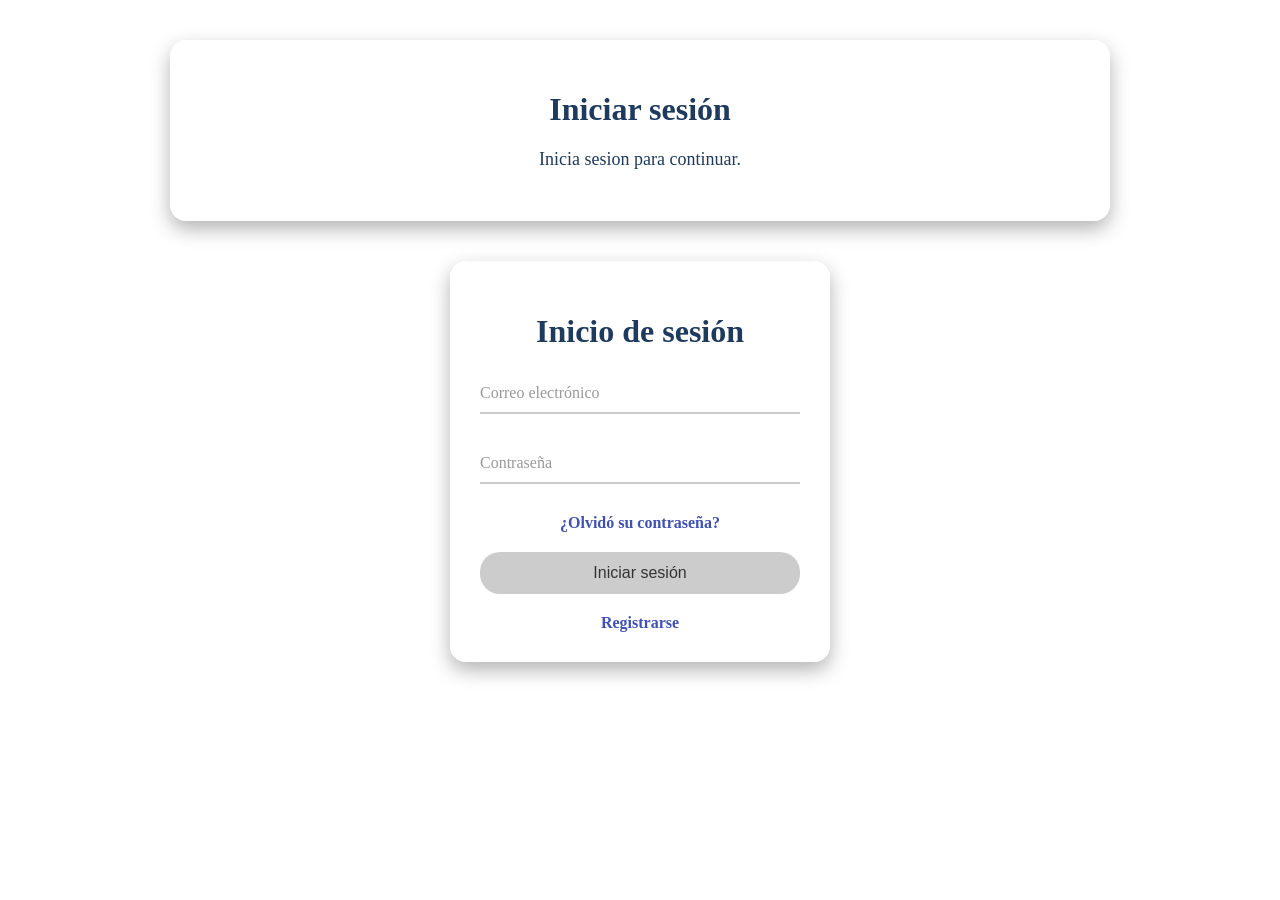
==== index.html @ adc1ed4e "Update index.html" ====
<!DOCTYPE html>
<html lang="es">
<head>
  <meta charset="UTF-8" />
  <title>Inicio de sesion</title>
  <link href="https://fonts.googleapis.com/css2?family=Roboto&display=swap" rel="stylesheet" />
  <style>
    
    header {
      padding: 30px 20px;
      max-width: 900px;
      margin: 0 auto;
      text-align: center;
      background-color: rgba(255, 255, 255, 0.35);
      border-radius: 16px;
      box-shadow: 0 8px 20px rgba(0,0,0,0.3);
      margin-top: 40px;
      color: #1e3a5f;
    }

    header h1 {
      margin-bottom: 15px;
    }

    header p {
      font-size: 18px;
      line-height: 1.5;
    }

    /* FORMULARIO LOGIN */
    .formulario {
      background-color: rgba(255, 255, 255, 0.85);
      padding: 30px;
      border-radius: 16px;
      max-width: 320px;
      margin: 40px auto 60px auto;
      box-shadow: 0 8px 20px rgba(0, 0, 0, 0.3);
      text-align: left;
      color: #1e3a5f;
      flex-shrink: 0;
    }

    .formulario h1 {
      text-align: center;
      margin-bottom: 24px;
      color: #1e3a5f;
    }

    .form-group {
      position: relative;
      margin-bottom: 30px;
    }

    .form-group input {
      width: 100%;
      padding: 10px 0;
      border: none;
      border-bottom: 2px solid #ccc;
      background: transparent;
      font-size: 16px;
      outline: none;
      color: #1e3a5f;
    }

    .form-group label {
      position: absolute;
      top: 10px;
      left: 0;
      color: #999;
      pointer-events: none;
      transition: 0.2s ease all;
    }

    .form-group input:focus ~ label,
    .form-group input:not(:placeholder-shown) ~ label {
      top: -14px;
      font-size: 13px;
      color: #3f51b5;
    }

    .form-group input:focus {
      border-bottom: 2px solid #3f51b5;
    }

    .recordar {
      margin-bottom: 20px;
      text-align: center;
    }

    .recordar a {
      color: #3f51b5;
      text-decoration: none;
      font-weight: bold;
    }

    input[type="submit"] {
      width: 100%;
      padding: 12px;
      border: none;
      border-radius: 20px;
      background-color: #ccc;
      color: #333;
      font-size: 16px;
      cursor: pointer;
      transition: background-color 0.2s;
    }

    input[type="submit"]:hover {
      background-color: #bbb;
    }

    .registrarse {
      margin-top: 20px;
      text-align: center;
    }

    .registrarse a {
      color: #3f51b5;
      text-decoration: none;
      font-weight: bold;
    }


  </style>
</head>
<body>

  <header>
    <h1>Iniciar sesión</h1>
    <p>
      Inicia sesion para continuar.
    </p>
  </header>

  <div class="formulario">
    <h1>Inicio de sesión</h1>
    <form id="formLogin">
      <div class="form-group">
        <input type="text" id="usuario" placeholder=" " required />
        <label for="usuario">Correo electrónico</label>
      </div>
      <div class="form-group">
        <input type="password" id="password" placeholder=" " required />
        <label for="password">Contraseña</label>
      </div>

      <div class="recordar">
        <a href="recuperar.html">¿Olvidó su contraseña?</a>
      </div>

      <input type="submit" value="Iniciar sesión" />

      <div class="registrarse">
        <a href="registro.html">Registrarse</a>
      </div>
    </form>
  </div>


  <script>
    // Login
    const formLogin = document.getElementById('formLogin');
    formLogin.addEventListener('submit', (e) => {
      e.preventDefault();

      const emailIngresado = document.getElementById('usuario').value.trim();
      const passwordIngresado = document.getElementById('password').value;

      const usuarioGuardado = JSON.parse(localStorage.getItem('usuarioRegistrado'));

      if (usuarioGuardado && emailIngresado === usuarioGuardado.email && passwordIngresado === usuarioGuardado.password) {
        alert('Inicio de sesión exitoso');
        window.location.href = 'bienvenida.html'; // Cambiar si querés otra página
      } else {
        alert('Correo o contraseña incorrectos');
      }
        });
</body>
</html>
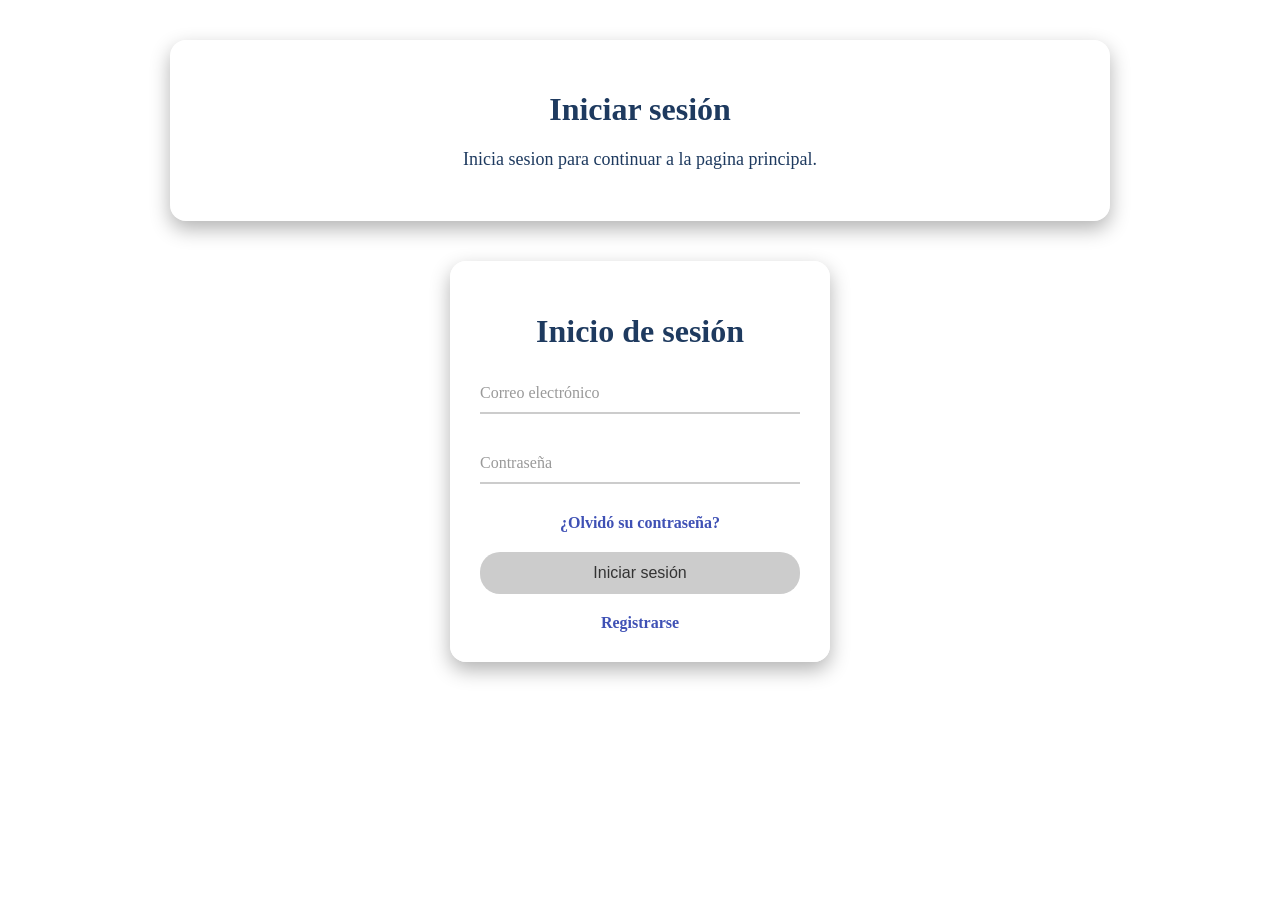
==== commit 18ad343d: "Update index.html" ====
--- a/index.html
+++ b/index.html
@@ -128,7 +128,7 @@
   <header>
     <h1>Iniciar sesión</h1>
     <p>
-      Inicia sesion para continuar.
+      Inicia sesion para continuar a la pagina principal.
     </p>
   </header>
 
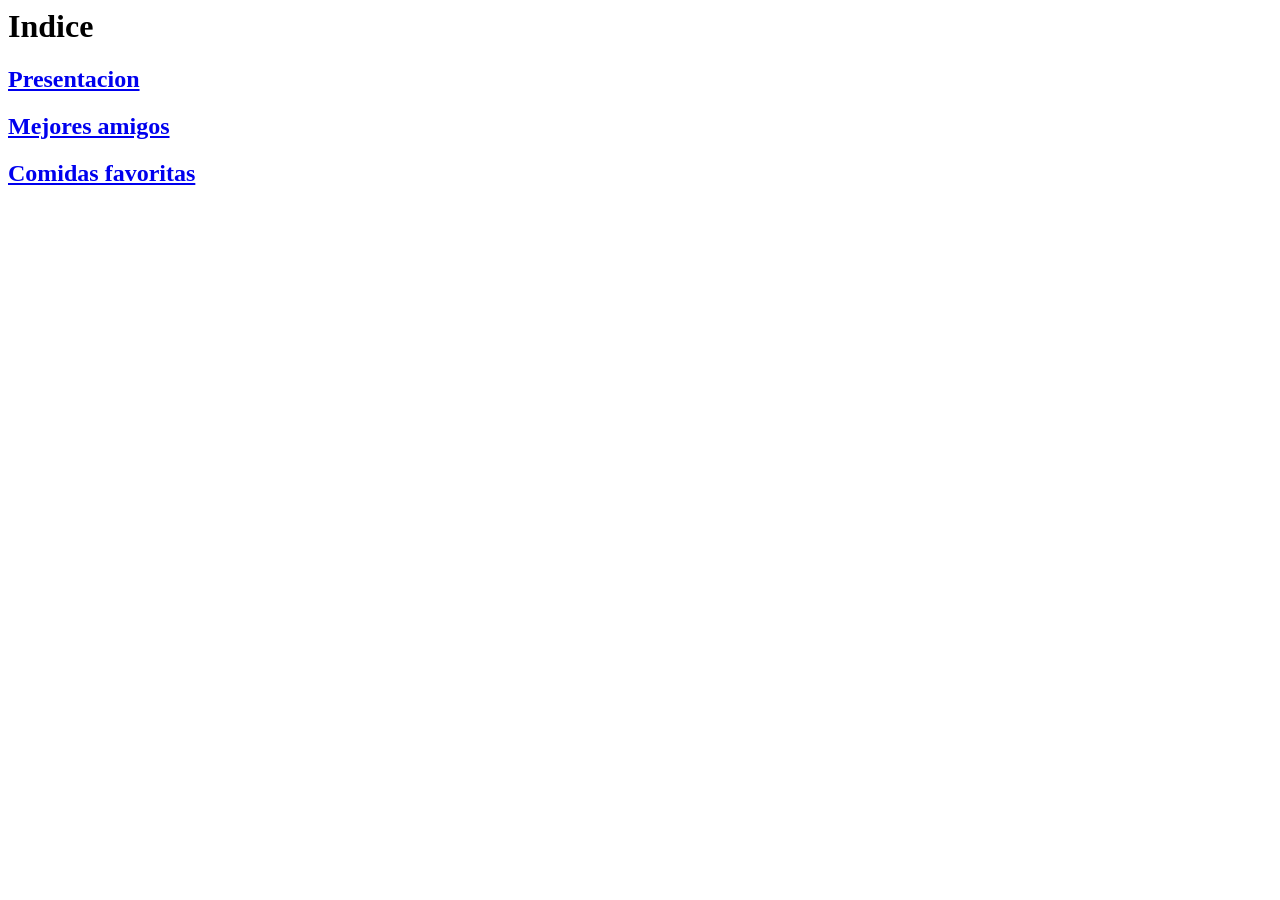
==== commit 33839dc1: "Rename bienvenida.html to index.html" ====
--- a/index.html
+++ b/index.html
@@ -1,180 +1,11 @@
-<!DOCTYPE html>
-<html lang="es">
+<html>
 <head>
-  <meta charset="UTF-8" />
-  <title>Inicio de sesion</title>
-  <link href="https://fonts.googleapis.com/css2?family=Roboto&display=swap" rel="stylesheet" />
-  <style>
-    
-    header {
-      padding: 30px 20px;
-      max-width: 900px;
-      margin: 0 auto;
-      text-align: center;
-      background-color: rgba(255, 255, 255, 0.35);
-      border-radius: 16px;
-      box-shadow: 0 8px 20px rgba(0,0,0,0.3);
-      margin-top: 40px;
-      color: #1e3a5f;
-    }
-
-    header h1 {
-      margin-bottom: 15px;
-    }
-
-    header p {
-      font-size: 18px;
-      line-height: 1.5;
-    }
-
-    /* FORMULARIO LOGIN */
-    .formulario {
-      background-color: rgba(255, 255, 255, 0.85);
-      padding: 30px;
-      border-radius: 16px;
-      max-width: 320px;
-      margin: 40px auto 60px auto;
-      box-shadow: 0 8px 20px rgba(0, 0, 0, 0.3);
-      text-align: left;
-      color: #1e3a5f;
-      flex-shrink: 0;
-    }
-
-    .formulario h1 {
-      text-align: center;
-      margin-bottom: 24px;
-      color: #1e3a5f;
-    }
-
-    .form-group {
-      position: relative;
-      margin-bottom: 30px;
-    }
-
-    .form-group input {
-      width: 100%;
-      padding: 10px 0;
-      border: none;
-      border-bottom: 2px solid #ccc;
-      background: transparent;
-      font-size: 16px;
-      outline: none;
-      color: #1e3a5f;
-    }
-
-    .form-group label {
-      position: absolute;
-      top: 10px;
-      left: 0;
-      color: #999;
-      pointer-events: none;
-      transition: 0.2s ease all;
-    }
-
-    .form-group input:focus ~ label,
-    .form-group input:not(:placeholder-shown) ~ label {
-      top: -14px;
-      font-size: 13px;
-      color: #3f51b5;
-    }
-
-    .form-group input:focus {
-      border-bottom: 2px solid #3f51b5;
-    }
-
-    .recordar {
-      margin-bottom: 20px;
-      text-align: center;
-    }
-
-    .recordar a {
-      color: #3f51b5;
-      text-decoration: none;
-      font-weight: bold;
-    }
-
-    input[type="submit"] {
-      width: 100%;
-      padding: 12px;
-      border: none;
-      border-radius: 20px;
-      background-color: #ccc;
-      color: #333;
-      font-size: 16px;
-      cursor: pointer;
-      transition: background-color 0.2s;
-    }
-
-    input[type="submit"]:hover {
-      background-color: #bbb;
-    }
-
-    .registrarse {
-      margin-top: 20px;
-      text-align: center;
-    }
-
-    .registrarse a {
-      color: #3f51b5;
-      text-decoration: none;
-      font-weight: bold;
-    }
-
-
-  </style>
+<title>Pagina Personal</title></title>
 </head>
 <body>
-
-  <header>
-    <h1>Iniciar sesión</h1>
-    <p>
-      Inicia sesion para continuar a la pagina principal.
-    </p>
-  </header>
-
-  <div class="formulario">
-    <h1>Inicio de sesión</h1>
-    <form id="formLogin">
-      <div class="form-group">
-        <input type="text" id="usuario" placeholder=" " required />
-        <label for="usuario">Correo electrónico</label>
-      </div>
-      <div class="form-group">
-        <input type="password" id="password" placeholder=" " required />
-        <label for="password">Contraseña</label>
-      </div>
-
-      <div class="recordar">
-        <a href="recuperar.html">¿Olvidó su contraseña?</a>
-      </div>
-
-      <input type="submit" value="Iniciar sesión" />
-
-      <div class="registrarse">
-        <a href="registro.html">Registrarse</a>
-      </div>
-    </form>
-  </div>
-
-
-  <script>
-    // Login
-    const formLogin = document.getElementById('formLogin');
-    formLogin.addEventListener('submit', (e) => {
-      e.preventDefault();
-
-      const emailIngresado = document.getElementById('usuario').value.trim();
-      const passwordIngresado = document.getElementById('password').value;
-
-      const usuarioGuardado = JSON.parse(localStorage.getItem('usuarioRegistrado'));
-
-      if (usuarioGuardado && emailIngresado === usuarioGuardado.email && passwordIngresado === usuarioGuardado.password) {
-        alert('Inicio de sesión exitoso');
-        window.location.href = 'bienvenida.html'; // Cambiar si querés otra página
-      } else {
-        alert('Correo o contraseña incorrectos');
-      }
-        });
+<h1>Indice</h1>
+<h2><a href="Presentacion.html">Presentacion</a></h2>
+<h2><a href="amigos.html">Mejores amigos</a></h2>
+<h2><a href="comidas.html">Comidas favoritas</a></h2>
 </body>
 </html>
-
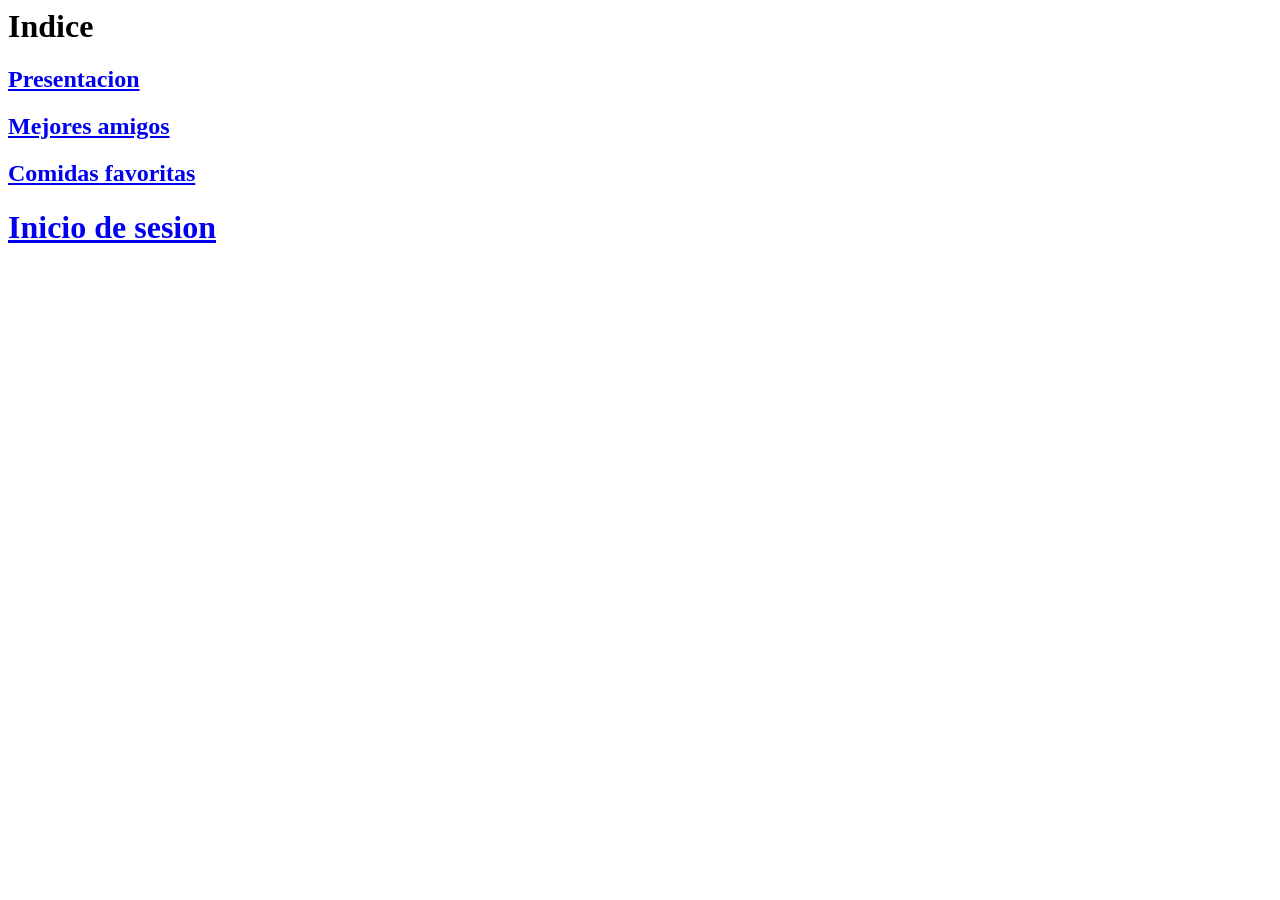
==== commit 99959110: "Update index.html" ====
--- a/index.html
+++ b/index.html
@@ -7,5 +7,6 @@
 <h2><a href="Presentacion.html">Presentacion</a></h2>
 <h2><a href="amigos.html">Mejores amigos</a></h2>
 <h2><a href="comidas.html">Comidas favoritas</a></h2>
+<h1><a href="login.html">Inicio de sesion</a></h1>
 </body>
 </html>
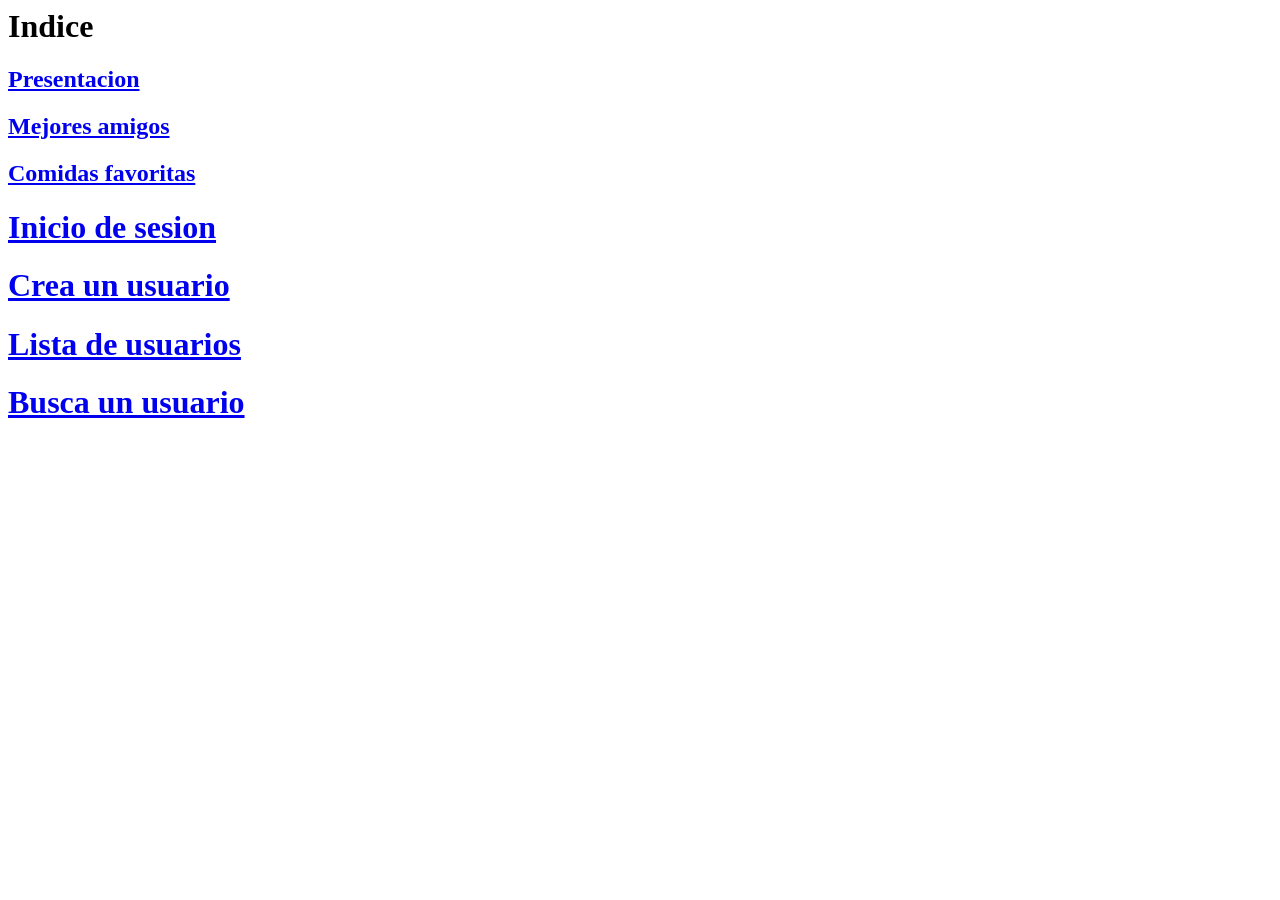
==== commit 7bdc758f: "Update index.html" ====
--- a/index.html
+++ b/index.html
@@ -8,5 +8,8 @@
 <h2><a href="amigos.html">Mejores amigos</a></h2>
 <h2><a href="comidas.html">Comidas favoritas</a></h2>
 <h1><a href="login.html">Inicio de sesion</a></h1>
+<h1><a href="crearusuario.html">Crea un usuario</a></h1>
+<h1><a href="listarusuario.html">Lista de usuarios</a></h1>
+<h1><a href="buscarusuario.html">Busca un usuario</a></h1>
 </body>
 </html>
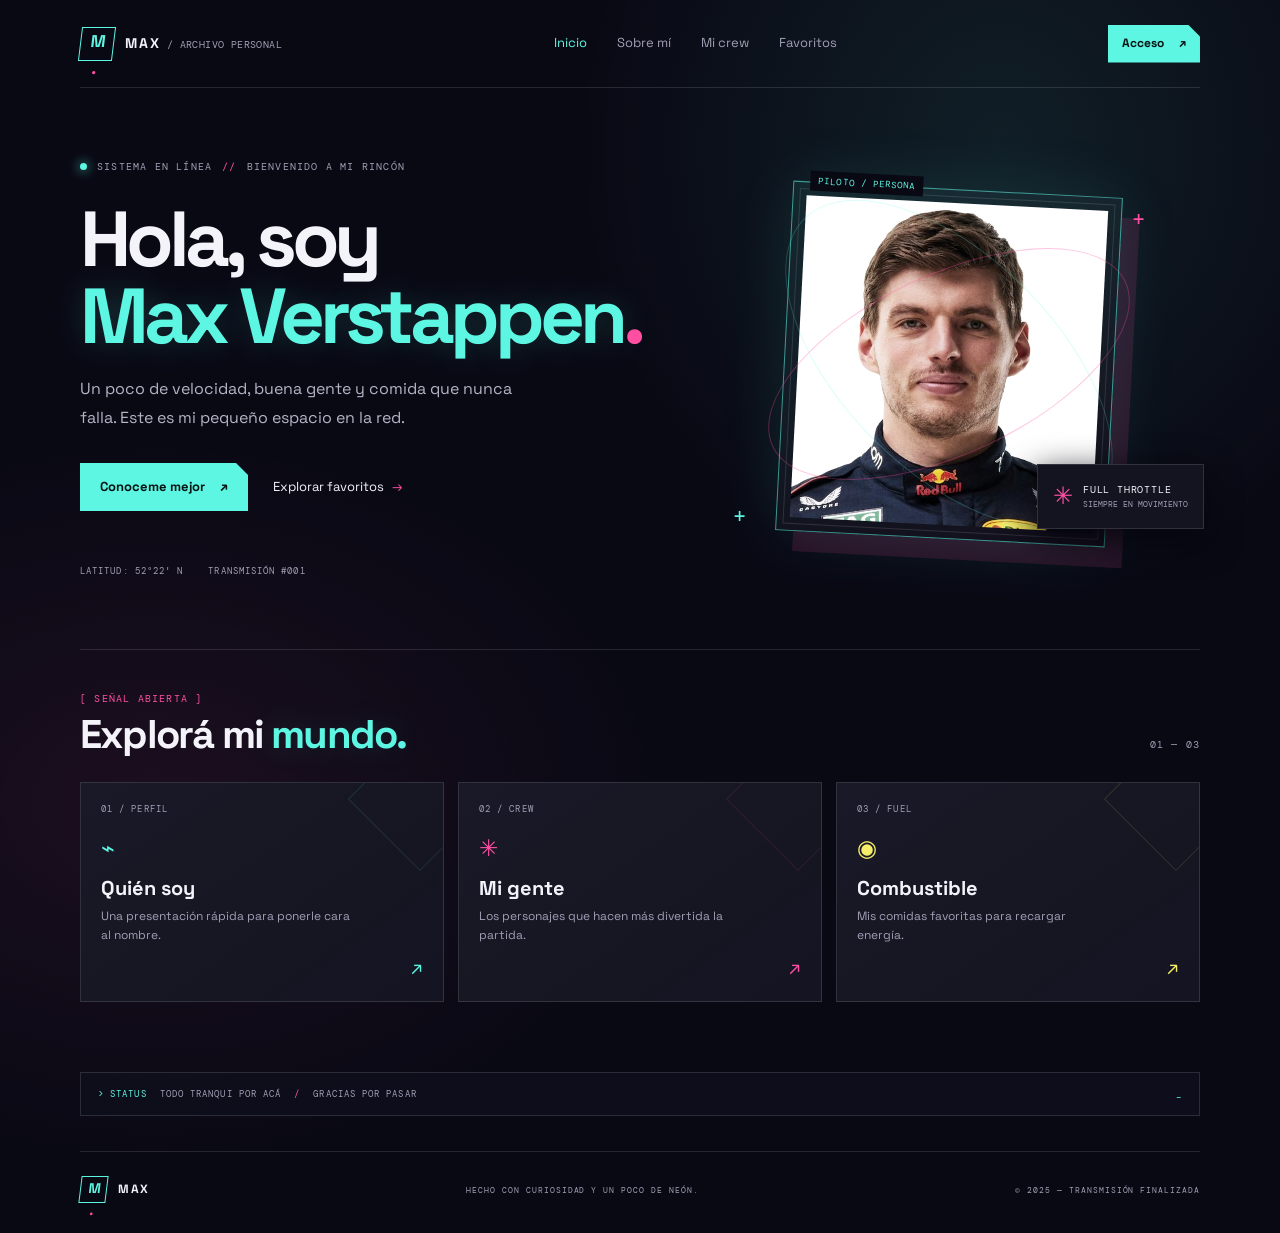
==== commit 99c3dbb3: "Redesign personal website with cyberpunk neon theme" ====
--- a/index.html
+++ b/index.html
@@ -1,15 +1,61 @@
-<html>
+<!DOCTYPE html>
+<html lang="es">
 <head>
-<title>Pagina Personal</title></title>
+  <meta charset="UTF-8">
+  <meta name="viewport" content="width=device-width, initial-scale=1">
+  <meta name="theme-color" content="#090914">
+  <meta name="description" content="El rincón personal de Max: amigos, gustos y un poco de velocidad.">
+  <title>Max — Archivo personal</title>
+  <link rel="preconnect" href="https://fonts.googleapis.com">
+  <link rel="preconnect" href="https://fonts.gstatic.com" crossorigin>
+  <link href="https://fonts.googleapis.com/css2?family=DM+Mono:wght@400;500&family=Space+Grotesk:wght@400;500;600;700&display=swap" rel="stylesheet">
+  <link rel="stylesheet" href="styles.css">
 </head>
 <body>
-<h1>Indice</h1>
-<h2><a href="Presentacion.html">Presentacion</a></h2>
-<h2><a href="amigos.html">Mejores amigos</a></h2>
-<h2><a href="comidas.html">Comidas favoritas</a></h2>
-<h1><a href="login.html">Inicio de sesion</a></h1>
-<h1><a href="crearusuario.html">Crea un usuario</a></h1>
-<h1><a href="listarusuario.html">Lista de usuarios</a></h1>
-<h1><a href="buscarusuario.html">Busca un usuario</a></h1>
+  <div class="site-wrap">
+    <header class="topbar">
+      <a class="brand" href="index.html"><span class="brand-mark">M<span>.</span></span><span>MAX<span class="brand-sub"> / ARCHIVO PERSONAL</span></span></a>
+      <nav class="nav-links" aria-label="Navegación principal">
+        <a class="active" href="index.html">Inicio</a>
+        <a href="Presentacion.html">Sobre mí</a>
+        <a href="amigos.html">Mi crew</a>
+        <a href="comidas.html">Favoritos</a>
+      </nav>
+      <a class="button button-small" href="login.html">Acceso <span aria-hidden="true">↗</span></a>
+    </header>
+
+    <main>
+      <section class="hero">
+        <div class="hero-copy">
+          <p class="eyebrow"><span class="live-dot"></span> SISTEMA EN LÍNEA <span class="eyebrow-divider">//</span> BIENVENIDO A MI RINCÓN</p>
+          <h1>Hola, soy<br><span class="text-glow">Max Verstappen</span><span class="hero-period">.</span></h1>
+          <p class="hero-intro">Un poco de velocidad, buena gente y comida que nunca falla. Este es mi pequeño espacio en la red.</p>
+          <div class="hero-actions">
+            <a class="button" href="Presentacion.html">Conoceme mejor <span aria-hidden="true">↗</span></a>
+            <a class="text-link" href="comidas.html">Explorar favoritos <span aria-hidden="true">→</span></a>
+          </div>
+          <div class="hero-meta"><span>LATITUD: 52°22' N</span><span>TRANSMISIÓN #001</span></div>
+        </div>
+        <div class="hero-art" aria-label="Retrato de Max">
+          <div class="art-frame"><div class="art-label">PILOTO / PERSONA</div><img src="imagen.jpg" alt="Retrato de Max Verstappen"><span class="art-index">MV—01</span></div>
+          <span class="orbit orbit-one"></span><span class="orbit orbit-two"></span>
+          <span class="crosshair crosshair-one">+</span><span class="crosshair crosshair-two">+</span>
+          <div class="floating-tag"><span class="tag-icon">✳</span><span><strong>FULL THROTTLE</strong><small>SIEMPRE EN MOVIMIENTO</small></span></div>
+        </div>
+      </section>
+
+      <section class="section-block" aria-labelledby="explorar-titulo">
+        <div class="section-heading"><div><p class="eyebrow">[ SEÑAL ABIERTA ]</p><h2 id="explorar-titulo">Explorá mi <span class="text-glow">mundo.</span></h2></div><span class="section-number">01 — 03</span></div>
+        <div class="card-grid">
+          <a class="feature-card card-cyan" href="Presentacion.html"><span class="card-index">01 / PERFIL</span><span class="card-icon">⌁</span><h3>Quién soy</h3><p>Una presentación rápida para ponerle cara al nombre.</p><span class="card-arrow">↗</span></a>
+          <a class="feature-card card-pink" href="amigos.html"><span class="card-index">02 / CREW</span><span class="card-icon">✳</span><h3>Mi gente</h3><p>Los personajes que hacen más divertida la partida.</p><span class="card-arrow">↗</span></a>
+          <a class="feature-card card-yellow" href="comidas.html"><span class="card-index">03 / FUEL</span><span class="card-icon">◉</span><h3>Combustible</h3><p>Mis comidas favoritas para recargar energía.</p><span class="card-arrow">↗</span></a>
+        </div>
+      </section>
+
+      <section class="terminal-strip"><span class="terminal-prompt">&gt; STATUS</span><span>TODO TRANQUI POR ACÁ</span><span class="terminal-separator">/</span><span>GRACIAS POR PASAR</span><span class="terminal-cursor">_</span></section>
+    </main>
+    <footer class="site-footer"><a class="brand footer-brand" href="index.html"><span class="brand-mark">M<span>.</span></span><span>MAX</span></a><span>HECHO CON CURIOSIDAD Y UN POCO DE NEÓN.</span><span>© 2025 — TRANSMISIÓN FINALIZADA</span></footer>
+  </div>
 </body>
 </html>
--- a/styles.css
+++ b/styles.css
@@ -0,0 +1,22 @@
+@import url('https://fonts.googleapis.com/css2?family=DM+Mono:wght@400;500&family=Space+Grotesk:wght@400;500;600;700&display=swap');
+
+:root{color-scheme:dark;--bg:#090914;--panel:#11111f;--panel-2:#151526;--text:#f4f3fa;--muted:#a19fb5;--cyan:#5df6e3;--pink:#ff4fa3;--yellow:#f6ee68;--line:rgba(255,255,255,.12);--mono:'DM Mono',monospace;--sans:'Space Grotesk',sans-serif}
+*{box-sizing:border-box}
+html{scroll-behavior:smooth}
+body{margin:0;min-height:100vh;background:radial-gradient(ellipse at 78% 12%,rgba(93,246,227,.09),transparent 30%),radial-gradient(ellipse at 12% 65%,rgba(255,79,163,.08),transparent 32%),var(--bg);color:var(--text);font-family:var(--sans);line-height:1.6}
+body:before{position:fixed;inset:0;z-index:-1;pointer-events:none;content:"";opacity:.13;background-image:linear-gradient(rgba(255,255,255,.035) 1px,transparent 1px),linear-gradient(90deg,rgba(255,255,255,.035) 1px,transparent 1px);background-size:48px 48px;mask-image:linear-gradient(to bottom,black,transparent 90%)}
+a{color:inherit;text-decoration:none}
+button,input{font:inherit}
+.site-wrap{width:min(1120px,calc(100% - 48px));margin:auto}
+.topbar{height:88px;display:flex;align-items:center;justify-content:space-between;border-bottom:1px solid var(--line);gap:24px}
+.brand{display:inline-flex;align-items:center;gap:11px;font-size:14px;font-weight:700;letter-spacing:.13em;white-space:nowrap}.brand-mark{display:grid;place-items:center;width:34px;height:34px;border:1px solid var(--cyan);color:var(--cyan);font-size:17px;letter-spacing:-.08em;transform:skew(-7deg)}.brand-mark span{color:var(--pink)}.brand-sub{font:10px var(--mono);letter-spacing:.04em;color:var(--muted)}
+.nav-links{display:flex;align-items:center;gap:30px}.nav-links a{font-size:13px;color:var(--muted);transition:color .2s}.nav-links a:hover,.nav-links a.active{color:var(--cyan)}
+.button{display:inline-flex;align-items:center;justify-content:center;gap:15px;min-height:48px;padding:0 20px;background:var(--cyan);color:#071312;font-size:13px;font-weight:700;clip-path:polygon(0 0,calc(100% - 12px) 0,100% 12px,100% 100%,0 100%);transition:transform .2s,box-shadow .2s}.button:hover{transform:translateY(-2px);box-shadow:0 0 24px rgba(93,246,227,.24)}.button-small{min-height:38px;padding:0 14px;font-size:12px}.text-link{font-size:13px;color:var(--text)}.text-link span{color:var(--pink);padding-left:5px}
+.hero{min-height:500px;display:grid;grid-template-columns:1.06fr .94fr;align-items:center;gap:52px;padding:62px 0 72px}.eyebrow,.section-number,.hero-meta,.art-label,.art-index,.card-index,.terminal-strip,.site-footer>span{font:10px var(--mono);letter-spacing:.12em;color:var(--muted)}.eyebrow{display:flex;align-items:center;gap:10px}.live-dot{width:7px;height:7px;border-radius:50%;background:var(--cyan);box-shadow:0 0 12px var(--cyan)}.eyebrow-divider{color:var(--pink)}h1{font-size:clamp(48px,7vw,78px);line-height:.99;letter-spacing:-.065em;margin:28px 0 20px}.text-glow{color:var(--cyan);text-shadow:0 0 32px rgba(93,246,227,.19)}.hero-period{color:var(--pink)}.hero-intro{max-width:440px;color:#b5b3c5;font-size:16px;line-height:1.8}.hero-actions{display:flex;align-items:center;gap:25px;margin-top:30px}.hero-meta{display:flex;gap:25px;margin-top:54px;font-size:9px}.hero-art{position:relative;min-height:370px;display:grid;place-items:center}.art-frame{position:relative;width:min(330px,78%);height:350px;padding:13px;border:1px solid rgba(93,246,227,.58);background:linear-gradient(145deg,rgba(93,246,227,.09),rgba(255,79,163,.04));transform:rotate(3deg);box-shadow:18px 20px 0 rgba(255,79,163,.12),0 0 65px rgba(93,246,227,.11)}.art-frame:before{content:"";position:absolute;inset:6px;border:1px solid rgba(255,255,255,.12);pointer-events:none}.art-frame img{width:100%;height:100%;object-fit:cover;filter:saturate(.72) contrast(1.05);background:#222}.art-label,.art-index{position:absolute;background:var(--bg);padding:4px 8px;color:var(--cyan);font-size:9px}.art-label{top:-12px;left:16px}.art-index{right:12px;bottom:12px}.orbit{position:absolute;border:1px solid rgba(255,79,163,.32);border-radius:50%;transform:rotate(-25deg)}.orbit-one{width:390px;height:180px}.orbit-two{width:410px;height:215px;transform:rotate(45deg);border-color:rgba(93,246,227,.22)}.crosshair{position:absolute;color:var(--pink);font:22px var(--mono)}.crosshair-one{top:26px;right:11%}.crosshair-two{bottom:18px;left:7%;color:var(--cyan)}.floating-tag{position:absolute;right:-4px;bottom:20px;display:flex;align-items:center;gap:10px;padding:12px 15px;background:#141421;border:1px solid var(--line);box-shadow:0 10px 35px #05050c}.tag-icon{font-size:24px;color:var(--pink)}.floating-tag strong,.floating-tag small{display:block}.floating-tag strong{font:10px var(--mono);color:var(--text);letter-spacing:.08em}.floating-tag small{font:8px var(--mono);color:var(--muted);margin-top:3px}
+.section-block{padding:42px 0 70px;border-top:1px solid var(--line)}.section-heading{display:flex;align-items:end;justify-content:space-between;margin-bottom:25px}.section-heading .eyebrow{color:var(--pink);margin:0 0 8px}.section-heading h2{font-size:clamp(28px,4vw,40px);line-height:1.1;letter-spacing:-.045em;margin:0}.section-number{padding-bottom:6px}.card-grid{display:grid;grid-template-columns:repeat(3,1fr);gap:14px}.feature-card{position:relative;display:flex;flex-direction:column;min-height:220px;padding:20px;background:linear-gradient(145deg,rgba(255,255,255,.035),rgba(255,255,255,.012)),var(--panel);border:1px solid var(--line);overflow:hidden;transition:transform .2s,border-color .2s}.feature-card:after{content:"";position:absolute;right:-28px;top:-35px;width:100px;height:100px;border:1px solid currentColor;transform:rotate(45deg);opacity:.12}.feature-card:hover{transform:translateY(-5px);border-color:currentColor}.card-cyan{color:var(--cyan)}.card-pink{color:var(--pink)}.card-yellow{color:var(--yellow)}.card-index{color:var(--muted);font-size:9px}.card-icon{margin-top:15px;font-size:23px}.feature-card h3{margin:5px 0 3px;color:var(--text);font-size:20px}.feature-card p{max-width:250px;margin:0;color:var(--muted);font-size:12px}.card-arrow{position:absolute;right:20px;bottom:18px;font-size:19px}.terminal-strip{display:flex;align-items:center;gap:13px;padding:15px 17px;border:1px solid var(--line);background:rgba(17,17,31,.7);font-size:9px}.terminal-prompt{color:var(--cyan)}.terminal-separator{color:var(--pink)}.terminal-cursor{margin-left:auto;color:var(--cyan);animation:blink 1s steps(2,start) infinite}@keyframes blink{to{visibility:hidden}}.site-footer{display:flex;align-items:center;justify-content:space-between;gap:20px;padding:24px 0 30px;margin-top:35px;border-top:1px solid var(--line)}.site-footer>span{font-size:8px}.footer-brand{font-size:12px}.footer-brand .brand-mark{width:27px;height:27px;font-size:14px}
+/* Interior pages */
+.page-main{min-height:calc(100vh - 180px);padding:56px 0 70px}.page-kicker{margin:0 0 10px;color:var(--pink);font:10px var(--mono);letter-spacing:.14em}.page-title{margin:0 0 12px;font-size:clamp(38px,6vw,58px);letter-spacing:-.06em;line-height:1.05}.page-lead{max-width:600px;margin:0 0 30px;color:var(--muted)}.content-panel,.form-panel{max-width:760px;padding:clamp(22px,5vw,38px);background:rgba(17,17,31,.88);border:1px solid var(--line);box-shadow:0 20px 60px rgba(0,0,0,.2)}.profile-layout{display:grid;grid-template-columns:minmax(0,1.15fr) minmax(210px,.85fr);gap:32px;align-items:center}.profile-image{width:100%;max-height:360px;object-fit:cover;border:1px solid rgba(93,246,227,.4);filter:saturate(.8)}.profile-copy{font-size:17px}.profile-copy strong{color:var(--cyan)}.list-grid{display:grid;grid-template-columns:repeat(auto-fit,minmax(210px,1fr));gap:14px;padding:0;list-style:none}.list-grid li{padding:20px;background:var(--panel-2);border:1px solid var(--line);font-size:17px}.list-grid li:before{content:"✳";color:var(--pink);padding-right:12px}.back-link{display:inline-flex;margin-top:24px;color:var(--cyan);font-size:13px}.back-link:hover{text-decoration:underline}
+.form-panel{max-width:510px;margin:0 auto}.form-panel h1{font-size:34px;letter-spacing:-.04em;margin:0 0 8px}.form-panel>p{color:var(--muted);margin:0 0 25px}.form-group{position:relative;margin:23px 0}.form-group label{display:block;margin-bottom:8px;color:#c5c3d2;font-size:12px}.form-group input,.form-panel input[type="text"],.form-panel input[type="email"],.form-panel input[type="password"]{display:block;width:100%;min-height:48px;padding:12px 14px;border:1px solid rgba(255,255,255,.16);background:#0b0b16;color:var(--text);outline:none}.form-group input:focus,.form-panel input:focus{border-color:var(--cyan);box-shadow:0 0 0 3px rgba(93,246,227,.1)}.form-panel input[type="submit"],.form-panel button{width:100%;min-height:48px;border:0;background:var(--cyan);color:#071312;font-weight:700;cursor:pointer}.form-panel input[type="submit"]:hover,.form-panel button:hover{filter:brightness(1.08)}.form-note{text-align:center;color:var(--muted);font-size:12px;margin:20px 0 0}.form-note a{color:var(--cyan)}.form-panel .recordar{text-align:right;margin:0 0 18px;font-size:12px}.form-panel .recordar a{color:var(--cyan)}.form-panel .registrarse{text-align:center;margin-top:18px;font-size:12px}.form-panel .registrarse a,.form-panel .volver-login a{color:var(--cyan)}.form-panel .volver-login{text-align:center;margin-top:20px;font-size:12px}.form-panel .form-group input{padding:12px 14px}.utility-form{max-width:540px}.utility-form label{display:block;margin:12px 0 7px;font-size:12px;color:#c5c3d2}.utility-form input{margin-bottom:18px}.user-list{padding-left:20px;color:var(--muted)}
+@media(max-width:760px){.site-wrap{width:min(100% - 32px,600px)}.topbar{height:auto;min-height:75px;flex-wrap:wrap;padding:16px 0;gap:15px}.nav-links{order:3;width:100%;justify-content:space-between;gap:12px;padding:8px 0 2px}.nav-links a{font-size:12px}.brand-sub{display:none}.hero{grid-template-columns:1fr;gap:15px;padding:52px 0 50px}.hero-art{min-height:350px;grid-row:1}.hero-copy{grid-row:2}.hero-meta{margin-top:35px}.card-grid{grid-template-columns:1fr}.feature-card{min-height:185px}.section-block{padding:32px 0 50px}.site-footer{flex-wrap:wrap}.site-footer>span:last-child{width:100%}.profile-layout{grid-template-columns:1fr}.profile-image{max-height:300px}.terminal-strip{flex-wrap:wrap}.floating-tag{right:0}}
+@media(max-width:420px){.hero-actions{align-items:flex-start;flex-direction:column;gap:18px}.hero-art{min-height:310px}.art-frame{height:290px}.orbit-one{width:300px}.orbit-two{width:330px}.hero-meta{flex-direction:column;gap:8px}.section-heading{align-items:flex-start;gap:10px}.section-number{white-space:nowrap}.nav-links{font-size:11px}.nav-links a{font-size:11px}}
+@media(prefers-reduced-motion:reduce){*,*::before,*::after{scroll-behavior:auto!important;animation-duration:.01ms!important;animation-iteration-count:1!important;transition-duration:.01ms!important}}
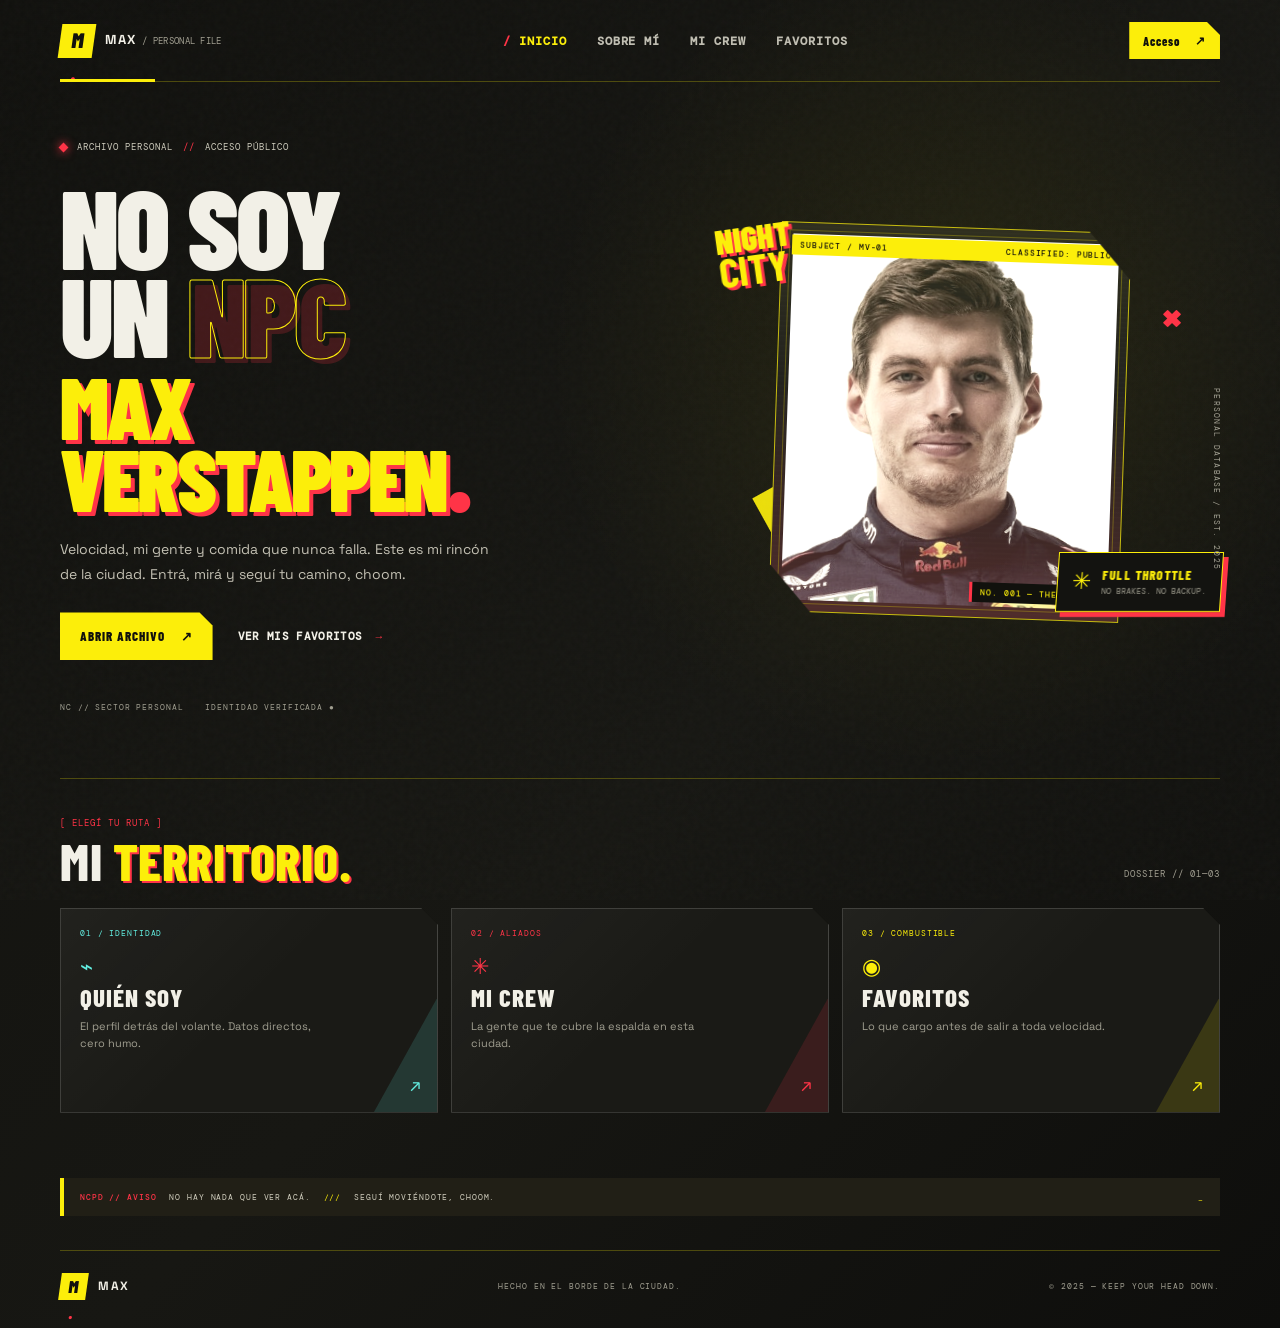
==== commit 6a5d2eb4: "Push Night City cyberpunk redesign" ====
--- a/index.html
+++ b/index.html
@@ -3,23 +3,20 @@
 <head>
   <meta charset="UTF-8">
   <meta name="viewport" content="width=device-width, initial-scale=1">
-  <meta name="theme-color" content="#090914">
+  <meta name="theme-color" content="#10100d">
   <meta name="description" content="El rincón personal de Max: amigos, gustos y un poco de velocidad.">
-  <title>Max — Archivo personal</title>
+  <title>Max — Night City personal file</title>
   <link rel="preconnect" href="https://fonts.googleapis.com">
   <link rel="preconnect" href="https://fonts.gstatic.com" crossorigin>
-  <link href="https://fonts.googleapis.com/css2?family=DM+Mono:wght@400;500&family=Space+Grotesk:wght@400;500;600;700&display=swap" rel="stylesheet">
+  <link href="https://fonts.googleapis.com/css2?family=Barlow+Condensed:wght@500;600;700;800;900&family=DM+Mono:wght@400;500&family=Space+Grotesk:wght@400;500;600;700&display=swap" rel="stylesheet">
   <link rel="stylesheet" href="styles.css">
 </head>
 <body>
   <div class="site-wrap">
     <header class="topbar">
-      <a class="brand" href="index.html"><span class="brand-mark">M<span>.</span></span><span>MAX<span class="brand-sub"> / ARCHIVO PERSONAL</span></span></a>
+      <a class="brand" href="index.html"><span class="brand-mark">M<span>.</span></span><span>MAX<span class="brand-sub"> / PERSONAL FILE</span></span></a>
       <nav class="nav-links" aria-label="Navegación principal">
-        <a class="active" href="index.html">Inicio</a>
-        <a href="Presentacion.html">Sobre mí</a>
-        <a href="amigos.html">Mi crew</a>
-        <a href="comidas.html">Favoritos</a>
+        <a class="active" href="index.html">Inicio</a><a href="Presentacion.html">Sobre mí</a><a href="amigos.html">Mi crew</a><a href="comidas.html">Favoritos</a>
       </nav>
       <a class="button button-small" href="login.html">Acceso <span aria-hidden="true">↗</span></a>
     </header>
@@ -27,35 +24,32 @@
     <main>
       <section class="hero">
         <div class="hero-copy">
-          <p class="eyebrow"><span class="live-dot"></span> SISTEMA EN LÍNEA <span class="eyebrow-divider">//</span> BIENVENIDO A MI RINCÓN</p>
-          <h1>Hola, soy<br><span class="text-glow">Max Verstappen</span><span class="hero-period">.</span></h1>
-          <p class="hero-intro">Un poco de velocidad, buena gente y comida que nunca falla. Este es mi pequeño espacio en la red.</p>
-          <div class="hero-actions">
-            <a class="button" href="Presentacion.html">Conoceme mejor <span aria-hidden="true">↗</span></a>
-            <a class="text-link" href="comidas.html">Explorar favoritos <span aria-hidden="true">→</span></a>
-          </div>
-          <div class="hero-meta"><span>LATITUD: 52°22' N</span><span>TRANSMISIÓN #001</span></div>
+          <p class="eyebrow"><span class="live-dot"></span> ARCHIVO PERSONAL <span class="eyebrow-divider">//</span> ACCESO PÚBLICO</p>
+          <h1>NO SOY<br>UN <span class="title-outline">NPC</span><br><span class="hero-name">MAX<br>VERSTAPPEN</span><span class="hero-period">.</span></h1>
+          <p class="hero-intro">Velocidad, mi gente y comida que nunca falla. Este es mi rincón de la ciudad. Entrá, mirá y seguí tu camino, choom.</p>
+          <div class="hero-actions"><a class="button" href="Presentacion.html">ABRIR ARCHIVO <span aria-hidden="true">↗</span></a><a class="text-link" href="comidas.html">VER MIS FAVORITOS <span aria-hidden="true">→</span></a></div>
+          <div class="hero-meta"><span>NC // SECTOR PERSONAL</span><span>IDENTIDAD VERIFICADA ●</span></div>
         </div>
         <div class="hero-art" aria-label="Retrato de Max">
-          <div class="art-frame"><div class="art-label">PILOTO / PERSONA</div><img src="imagen.jpg" alt="Retrato de Max Verstappen"><span class="art-index">MV—01</span></div>
-          <span class="orbit orbit-one"></span><span class="orbit orbit-two"></span>
-          <span class="crosshair crosshair-one">+</span><span class="crosshair crosshair-two">+</span>
-          <div class="floating-tag"><span class="tag-icon">✳</span><span><strong>FULL THROTTLE</strong><small>SIEMPRE EN MOVIMIENTO</small></span></div>
+          <div class="art-stamp">NIGHT<br><b>CITY</b></div>
+          <div class="art-frame"><div class="art-label"><span>SUBJECT / MV-01</span><span>CLASSIFIED: PUBLIC</span></div><img src="imagen.jpg" alt="Retrato de Max Verstappen"><span class="art-index">NO. 001 — THE DRIVER</span></div>
+          <span class="art-stripe"></span><span class="art-cross">×</span>
+          <div class="floating-tag"><span class="tag-icon">✳</span><span><strong>FULL THROTTLE</strong><small>NO BRAKES. NO BACKUP.</small></span></div>
+          <span class="vertical-code">PERSONAL DATABASE / EST. 2025</span>
         </div>
       </section>
 
       <section class="section-block" aria-labelledby="explorar-titulo">
-        <div class="section-heading"><div><p class="eyebrow">[ SEÑAL ABIERTA ]</p><h2 id="explorar-titulo">Explorá mi <span class="text-glow">mundo.</span></h2></div><span class="section-number">01 — 03</span></div>
+        <div class="section-heading"><div><p class="eyebrow">[ ELEGÍ TU RUTA ]</p><h2 id="explorar-titulo">MI <span class="text-glow">TERRITORIO.</span></h2></div><span class="section-number">DOSSIER // 01—03</span></div>
         <div class="card-grid">
-          <a class="feature-card card-cyan" href="Presentacion.html"><span class="card-index">01 / PERFIL</span><span class="card-icon">⌁</span><h3>Quién soy</h3><p>Una presentación rápida para ponerle cara al nombre.</p><span class="card-arrow">↗</span></a>
-          <a class="feature-card card-pink" href="amigos.html"><span class="card-index">02 / CREW</span><span class="card-icon">✳</span><h3>Mi gente</h3><p>Los personajes que hacen más divertida la partida.</p><span class="card-arrow">↗</span></a>
-          <a class="feature-card card-yellow" href="comidas.html"><span class="card-index">03 / FUEL</span><span class="card-icon">◉</span><h3>Combustible</h3><p>Mis comidas favoritas para recargar energía.</p><span class="card-arrow">↗</span></a>
+          <a class="feature-card card-cyan" href="Presentacion.html"><span class="card-index">01 / IDENTIDAD</span><span class="card-icon">⌁</span><h3>QUIÉN SOY</h3><p>El perfil detrás del volante. Datos directos, cero humo.</p><span class="card-arrow">↗</span></a>
+          <a class="feature-card card-pink" href="amigos.html"><span class="card-index">02 / ALIADOS</span><span class="card-icon">✳</span><h3>MI CREW</h3><p>La gente que te cubre la espalda en esta ciudad.</p><span class="card-arrow">↗</span></a>
+          <a class="feature-card card-yellow" href="comidas.html"><span class="card-index">03 / COMBUSTIBLE</span><span class="card-icon">◉</span><h3>FAVORITOS</h3><p>Lo que cargo antes de salir a toda velocidad.</p><span class="card-arrow">↗</span></a>
         </div>
       </section>
-
-      <section class="terminal-strip"><span class="terminal-prompt">&gt; STATUS</span><span>TODO TRANQUI POR ACÁ</span><span class="terminal-separator">/</span><span>GRACIAS POR PASAR</span><span class="terminal-cursor">_</span></section>
+      <section class="terminal-strip"><span class="terminal-prompt">NCPD // AVISO</span><span>NO HAY NADA QUE VER ACÁ.</span><span class="terminal-separator">///</span><span>SEGUÍ MOVIÉNDOTE, CHOOM.</span><span class="terminal-cursor">_</span></section>
     </main>
-    <footer class="site-footer"><a class="brand footer-brand" href="index.html"><span class="brand-mark">M<span>.</span></span><span>MAX</span></a><span>HECHO CON CURIOSIDAD Y UN POCO DE NEÓN.</span><span>© 2025 — TRANSMISIÓN FINALIZADA</span></footer>
+    <footer class="site-footer"><a class="brand footer-brand" href="index.html"><span class="brand-mark">M<span>.</span></span><span>MAX</span></a><span>HECHO EN EL BORDE DE LA CIUDAD.</span><span>© 2025 — KEEP YOUR HEAD DOWN.</span></footer>
   </div>
 </body>
 </html>
--- a/styles.css
+++ b/styles.css
@@ -1,22 +1,10 @@
-@import url('https://fonts.googleapis.com/css2?family=DM+Mono:wght@400;500&family=Space+Grotesk:wght@400;500;600;700&display=swap');
-
-:root{color-scheme:dark;--bg:#090914;--panel:#11111f;--panel-2:#151526;--text:#f4f3fa;--muted:#a19fb5;--cyan:#5df6e3;--pink:#ff4fa3;--yellow:#f6ee68;--line:rgba(255,255,255,.12);--mono:'DM Mono',monospace;--sans:'Space Grotesk',sans-serif}
-*{box-sizing:border-box}
-html{scroll-behavior:smooth}
-body{margin:0;min-height:100vh;background:radial-gradient(ellipse at 78% 12%,rgba(93,246,227,.09),transparent 30%),radial-gradient(ellipse at 12% 65%,rgba(255,79,163,.08),transparent 32%),var(--bg);color:var(--text);font-family:var(--sans);line-height:1.6}
-body:before{position:fixed;inset:0;z-index:-1;pointer-events:none;content:"";opacity:.13;background-image:linear-gradient(rgba(255,255,255,.035) 1px,transparent 1px),linear-gradient(90deg,rgba(255,255,255,.035) 1px,transparent 1px);background-size:48px 48px;mask-image:linear-gradient(to bottom,black,transparent 90%)}
-a{color:inherit;text-decoration:none}
-button,input{font:inherit}
-.site-wrap{width:min(1120px,calc(100% - 48px));margin:auto}
-.topbar{height:88px;display:flex;align-items:center;justify-content:space-between;border-bottom:1px solid var(--line);gap:24px}
-.brand{display:inline-flex;align-items:center;gap:11px;font-size:14px;font-weight:700;letter-spacing:.13em;white-space:nowrap}.brand-mark{display:grid;place-items:center;width:34px;height:34px;border:1px solid var(--cyan);color:var(--cyan);font-size:17px;letter-spacing:-.08em;transform:skew(-7deg)}.brand-mark span{color:var(--pink)}.brand-sub{font:10px var(--mono);letter-spacing:.04em;color:var(--muted)}
-.nav-links{display:flex;align-items:center;gap:30px}.nav-links a{font-size:13px;color:var(--muted);transition:color .2s}.nav-links a:hover,.nav-links a.active{color:var(--cyan)}
-.button{display:inline-flex;align-items:center;justify-content:center;gap:15px;min-height:48px;padding:0 20px;background:var(--cyan);color:#071312;font-size:13px;font-weight:700;clip-path:polygon(0 0,calc(100% - 12px) 0,100% 12px,100% 100%,0 100%);transition:transform .2s,box-shadow .2s}.button:hover{transform:translateY(-2px);box-shadow:0 0 24px rgba(93,246,227,.24)}.button-small{min-height:38px;padding:0 14px;font-size:12px}.text-link{font-size:13px;color:var(--text)}.text-link span{color:var(--pink);padding-left:5px}
-.hero{min-height:500px;display:grid;grid-template-columns:1.06fr .94fr;align-items:center;gap:52px;padding:62px 0 72px}.eyebrow,.section-number,.hero-meta,.art-label,.art-index,.card-index,.terminal-strip,.site-footer>span{font:10px var(--mono);letter-spacing:.12em;color:var(--muted)}.eyebrow{display:flex;align-items:center;gap:10px}.live-dot{width:7px;height:7px;border-radius:50%;background:var(--cyan);box-shadow:0 0 12px var(--cyan)}.eyebrow-divider{color:var(--pink)}h1{font-size:clamp(48px,7vw,78px);line-height:.99;letter-spacing:-.065em;margin:28px 0 20px}.text-glow{color:var(--cyan);text-shadow:0 0 32px rgba(93,246,227,.19)}.hero-period{color:var(--pink)}.hero-intro{max-width:440px;color:#b5b3c5;font-size:16px;line-height:1.8}.hero-actions{display:flex;align-items:center;gap:25px;margin-top:30px}.hero-meta{display:flex;gap:25px;margin-top:54px;font-size:9px}.hero-art{position:relative;min-height:370px;display:grid;place-items:center}.art-frame{position:relative;width:min(330px,78%);height:350px;padding:13px;border:1px solid rgba(93,246,227,.58);background:linear-gradient(145deg,rgba(93,246,227,.09),rgba(255,79,163,.04));transform:rotate(3deg);box-shadow:18px 20px 0 rgba(255,79,163,.12),0 0 65px rgba(93,246,227,.11)}.art-frame:before{content:"";position:absolute;inset:6px;border:1px solid rgba(255,255,255,.12);pointer-events:none}.art-frame img{width:100%;height:100%;object-fit:cover;filter:saturate(.72) contrast(1.05);background:#222}.art-label,.art-index{position:absolute;background:var(--bg);padding:4px 8px;color:var(--cyan);font-size:9px}.art-label{top:-12px;left:16px}.art-index{right:12px;bottom:12px}.orbit{position:absolute;border:1px solid rgba(255,79,163,.32);border-radius:50%;transform:rotate(-25deg)}.orbit-one{width:390px;height:180px}.orbit-two{width:410px;height:215px;transform:rotate(45deg);border-color:rgba(93,246,227,.22)}.crosshair{position:absolute;color:var(--pink);font:22px var(--mono)}.crosshair-one{top:26px;right:11%}.crosshair-two{bottom:18px;left:7%;color:var(--cyan)}.floating-tag{position:absolute;right:-4px;bottom:20px;display:flex;align-items:center;gap:10px;padding:12px 15px;background:#141421;border:1px solid var(--line);box-shadow:0 10px 35px #05050c}.tag-icon{font-size:24px;color:var(--pink)}.floating-tag strong,.floating-tag small{display:block}.floating-tag strong{font:10px var(--mono);color:var(--text);letter-spacing:.08em}.floating-tag small{font:8px var(--mono);color:var(--muted);margin-top:3px}
-.section-block{padding:42px 0 70px;border-top:1px solid var(--line)}.section-heading{display:flex;align-items:end;justify-content:space-between;margin-bottom:25px}.section-heading .eyebrow{color:var(--pink);margin:0 0 8px}.section-heading h2{font-size:clamp(28px,4vw,40px);line-height:1.1;letter-spacing:-.045em;margin:0}.section-number{padding-bottom:6px}.card-grid{display:grid;grid-template-columns:repeat(3,1fr);gap:14px}.feature-card{position:relative;display:flex;flex-direction:column;min-height:220px;padding:20px;background:linear-gradient(145deg,rgba(255,255,255,.035),rgba(255,255,255,.012)),var(--panel);border:1px solid var(--line);overflow:hidden;transition:transform .2s,border-color .2s}.feature-card:after{content:"";position:absolute;right:-28px;top:-35px;width:100px;height:100px;border:1px solid currentColor;transform:rotate(45deg);opacity:.12}.feature-card:hover{transform:translateY(-5px);border-color:currentColor}.card-cyan{color:var(--cyan)}.card-pink{color:var(--pink)}.card-yellow{color:var(--yellow)}.card-index{color:var(--muted);font-size:9px}.card-icon{margin-top:15px;font-size:23px}.feature-card h3{margin:5px 0 3px;color:var(--text);font-size:20px}.feature-card p{max-width:250px;margin:0;color:var(--muted);font-size:12px}.card-arrow{position:absolute;right:20px;bottom:18px;font-size:19px}.terminal-strip{display:flex;align-items:center;gap:13px;padding:15px 17px;border:1px solid var(--line);background:rgba(17,17,31,.7);font-size:9px}.terminal-prompt{color:var(--cyan)}.terminal-separator{color:var(--pink)}.terminal-cursor{margin-left:auto;color:var(--cyan);animation:blink 1s steps(2,start) infinite}@keyframes blink{to{visibility:hidden}}.site-footer{display:flex;align-items:center;justify-content:space-between;gap:20px;padding:24px 0 30px;margin-top:35px;border-top:1px solid var(--line)}.site-footer>span{font-size:8px}.footer-brand{font-size:12px}.footer-brand .brand-mark{width:27px;height:27px;font-size:14px}
-/* Interior pages */
-.page-main{min-height:calc(100vh - 180px);padding:56px 0 70px}.page-kicker{margin:0 0 10px;color:var(--pink);font:10px var(--mono);letter-spacing:.14em}.page-title{margin:0 0 12px;font-size:clamp(38px,6vw,58px);letter-spacing:-.06em;line-height:1.05}.page-lead{max-width:600px;margin:0 0 30px;color:var(--muted)}.content-panel,.form-panel{max-width:760px;padding:clamp(22px,5vw,38px);background:rgba(17,17,31,.88);border:1px solid var(--line);box-shadow:0 20px 60px rgba(0,0,0,.2)}.profile-layout{display:grid;grid-template-columns:minmax(0,1.15fr) minmax(210px,.85fr);gap:32px;align-items:center}.profile-image{width:100%;max-height:360px;object-fit:cover;border:1px solid rgba(93,246,227,.4);filter:saturate(.8)}.profile-copy{font-size:17px}.profile-copy strong{color:var(--cyan)}.list-grid{display:grid;grid-template-columns:repeat(auto-fit,minmax(210px,1fr));gap:14px;padding:0;list-style:none}.list-grid li{padding:20px;background:var(--panel-2);border:1px solid var(--line);font-size:17px}.list-grid li:before{content:"✳";color:var(--pink);padding-right:12px}.back-link{display:inline-flex;margin-top:24px;color:var(--cyan);font-size:13px}.back-link:hover{text-decoration:underline}
-.form-panel{max-width:510px;margin:0 auto}.form-panel h1{font-size:34px;letter-spacing:-.04em;margin:0 0 8px}.form-panel>p{color:var(--muted);margin:0 0 25px}.form-group{position:relative;margin:23px 0}.form-group label{display:block;margin-bottom:8px;color:#c5c3d2;font-size:12px}.form-group input,.form-panel input[type="text"],.form-panel input[type="email"],.form-panel input[type="password"]{display:block;width:100%;min-height:48px;padding:12px 14px;border:1px solid rgba(255,255,255,.16);background:#0b0b16;color:var(--text);outline:none}.form-group input:focus,.form-panel input:focus{border-color:var(--cyan);box-shadow:0 0 0 3px rgba(93,246,227,.1)}.form-panel input[type="submit"],.form-panel button{width:100%;min-height:48px;border:0;background:var(--cyan);color:#071312;font-weight:700;cursor:pointer}.form-panel input[type="submit"]:hover,.form-panel button:hover{filter:brightness(1.08)}.form-note{text-align:center;color:var(--muted);font-size:12px;margin:20px 0 0}.form-note a{color:var(--cyan)}.form-panel .recordar{text-align:right;margin:0 0 18px;font-size:12px}.form-panel .recordar a{color:var(--cyan)}.form-panel .registrarse{text-align:center;margin-top:18px;font-size:12px}.form-panel .registrarse a,.form-panel .volver-login a{color:var(--cyan)}.form-panel .volver-login{text-align:center;margin-top:20px;font-size:12px}.form-panel .form-group input{padding:12px 14px}.utility-form{max-width:540px}.utility-form label{display:block;margin:12px 0 7px;font-size:12px;color:#c5c3d2}.utility-form input{margin-bottom:18px}.user-list{padding-left:20px;color:var(--muted)}
-@media(max-width:760px){.site-wrap{width:min(100% - 32px,600px)}.topbar{height:auto;min-height:75px;flex-wrap:wrap;padding:16px 0;gap:15px}.nav-links{order:3;width:100%;justify-content:space-between;gap:12px;padding:8px 0 2px}.nav-links a{font-size:12px}.brand-sub{display:none}.hero{grid-template-columns:1fr;gap:15px;padding:52px 0 50px}.hero-art{min-height:350px;grid-row:1}.hero-copy{grid-row:2}.hero-meta{margin-top:35px}.card-grid{grid-template-columns:1fr}.feature-card{min-height:185px}.section-block{padding:32px 0 50px}.site-footer{flex-wrap:wrap}.site-footer>span:last-child{width:100%}.profile-layout{grid-template-columns:1fr}.profile-image{max-height:300px}.terminal-strip{flex-wrap:wrap}.floating-tag{right:0}}
-@media(max-width:420px){.hero-actions{align-items:flex-start;flex-direction:column;gap:18px}.hero-art{min-height:310px}.art-frame{height:290px}.orbit-one{width:300px}.orbit-two{width:330px}.hero-meta{flex-direction:column;gap:8px}.section-heading{align-items:flex-start;gap:10px}.section-number{white-space:nowrap}.nav-links{font-size:11px}.nav-links a{font-size:11px}}
+@import url('https://fonts.googleapis.com/css2?family=Barlow+Condensed:wght@500;600;700;800;900&family=DM+Mono:wght@400;500&family=Space+Grotesk:wght@400;500;600;700&display=swap');
+:root{color-scheme:dark;--bg:#10100d;--panel:#1a1a16;--panel-2:#22221c;--text:#f2f0e7;--muted:#a19f91;--yellow:#fcee0a;--red:#ff3447;--cyan:#62eee1;--line:rgba(252,238,10,.25);--mono:'DM Mono',monospace;--sans:'Space Grotesk',sans-serif;--display:'Barlow Condensed',Impact,sans-serif}
+*{box-sizing:border-box}html{scroll-behavior:smooth}body{margin:0;min-height:100vh;background:radial-gradient(ellipse at 74% 27%,rgba(252,238,10,.07),transparent 30%),linear-gradient(135deg,#11110e,#171713 55%,#0e0e0c);color:var(--text);font-family:var(--sans);line-height:1.55;overflow-x:hidden}body:before{content:"";position:fixed;inset:0;z-index:-1;pointer-events:none;opacity:.22;background:repeating-linear-gradient(117deg,transparent 0 52px,rgba(255,255,255,.025) 53px,transparent 54px 106px),repeating-linear-gradient(0deg,rgba(255,255,255,.025) 0 1px,transparent 1px 3px);mask-image:linear-gradient(to bottom,#000,transparent 90%)}body:after{position:fixed;content:"";z-index:-1;inset:0;pointer-events:none;opacity:.12;background-image:url("data:image/svg+xml,%3Csvg viewBox='0 0 180 180' xmlns='http://www.w3.org/2000/svg'%3E%3Cfilter id='n'%3E%3CfeTurbulence type='fractalNoise' baseFrequency='.9' numOctaves='3' stitchTiles='stitch'/%3E%3C/filter%3E%3Crect width='100%25' height='100%25' filter='url(%23n)' opacity='.22'/%3E%3C/svg%3E")}
+a{color:inherit;text-decoration:none}button,input{font:inherit}.site-wrap{width:min(1160px,calc(100% - 52px));margin:auto}.topbar{height:82px;display:flex;align-items:center;justify-content:space-between;border-bottom:1px solid var(--line);gap:24px;position:relative}.topbar:after{position:absolute;content:"";bottom:-1px;left:0;width:95px;height:3px;background:var(--yellow)}.brand{display:inline-flex;align-items:center;gap:11px;font-size:13px;font-weight:700;letter-spacing:.13em;white-space:nowrap}.brand-mark{display:grid;place-items:center;width:34px;height:34px;background:var(--yellow);color:#11110d;font-family:var(--display);font-size:21px;font-weight:900;letter-spacing:-.08em;transform:skew(-8deg)}.brand-mark span{color:var(--red)}.brand-sub{font:9px var(--mono);letter-spacing:.03em;color:var(--muted)}.nav-links{display:flex;align-items:center;gap:30px}.nav-links a{font:600 12px var(--mono);text-transform:uppercase;letter-spacing:.08em;color:#c0beb2;transition:color .2s}.nav-links a:hover,.nav-links a.active{color:var(--yellow)}.nav-links a.active:before{content:"/ ";color:var(--red)}.button{display:inline-flex;align-items:center;justify-content:center;gap:15px;min-height:48px;padding:0 20px;background:var(--yellow);color:#11110d;font:800 13px var(--display);letter-spacing:.08em;clip-path:polygon(0 0,calc(100% - 13px) 0,100% 13px,100% 100%,0 100%);transition:transform .18s,filter .18s}.button:hover{transform:translateY(-2px);filter:drop-shadow(0 0 12px rgba(252,238,10,.36))}.button-small{min-height:37px;padding:0 14px;font-size:12px}.text-link{font:600 11px var(--mono);color:var(--text);letter-spacing:.03em}.text-link span{color:var(--red);padding-left:6px}
+.hero{min-height:545px;display:grid;grid-template-columns:1.04fr .96fr;align-items:center;gap:34px;padding:50px 0 66px}.eyebrow,.section-number,.hero-meta,.art-label,.art-index,.card-index,.terminal-strip,.site-footer>span{font:9px var(--mono);letter-spacing:.11em;color:var(--muted)}.eyebrow{display:flex;align-items:center;gap:10px;color:#d0cebf}.live-dot{width:7px;height:7px;background:var(--red);box-shadow:0 0 10px var(--red);transform:rotate(45deg)}.eyebrow-divider{color:var(--red)}h1{font:900 clamp(63px,9vw,112px)/.79 var(--display);letter-spacing:-.025em;margin:28px 0 24px;text-transform:uppercase}.title-outline{color:transparent;-webkit-text-stroke:1px var(--yellow);text-shadow:5px 5px 0 rgba(255,52,71,.2)}.hero-name{display:inline-block;margin-top:12px;color:var(--yellow);font-size:.77em;line-height:.83;text-shadow:4px 4px 0 var(--red)}.hero-period{color:var(--red)}.hero-intro{max-width:430px;color:#c3c0b3;font-size:14px;line-height:1.8}.hero-actions{display:flex;align-items:center;gap:25px;margin-top:25px}.hero-meta{display:flex;gap:22px;margin-top:42px;font-size:8px}.hero-art{position:relative;min-height:430px;display:grid;place-items:center}.art-frame{position:relative;width:min(350px,76%);height:390px;padding:11px;background:#23231e;border:1px solid rgba(252,238,10,.75);clip-path:polygon(0 0,88% 0,100% 12%,100% 100%,12% 100%,0 88%);transform:rotate(2deg);box-shadow:14px 14px 0 var(--red)}.art-frame:before{position:absolute;z-index:2;inset:7px;content:"";border:1px solid rgba(252,238,10,.28);pointer-events:none}.art-frame img{width:100%;height:100%;object-fit:cover;filter:grayscale(.45) sepia(.25) contrast(1.17);mix-blend-mode:screen;background:#37372c}.art-frame:after{position:absolute;inset:0;content:"";pointer-events:none;background:linear-gradient(180deg,rgba(252,238,10,.06),transparent 40%,rgba(255,52,71,.2)),repeating-linear-gradient(0deg,transparent 0 3px,rgba(10,10,8,.28) 4px 5px);mix-blend-mode:screen}.art-label,.art-index{position:absolute;z-index:3;display:flex;justify-content:space-between;gap:12px;background:var(--yellow);color:#10100d;padding:5px 8px;font-size:8px;font-weight:500}.art-label{top:12px;left:10px;right:10px}.art-index{right:12px;bottom:15px;background:#11110d;color:var(--yellow);border-left:3px solid var(--red)}.art-stamp{position:absolute;z-index:2;top:17px;left:7%;font:900 34px/.78 var(--display);color:var(--yellow);transform:rotate(-8deg);text-shadow:3px 3px 0 var(--red)}.art-stamp b{font-size:42px}.art-stripe{position:absolute;width:420px;height:58px;background:var(--yellow);opacity:.92;transform:rotate(-29deg);z-index:-1;clip-path:polygon(0 0,100% 0,94% 100%,0 100%)}.art-cross{position:absolute;top:18%;right:7%;color:var(--red);font:48px var(--display);font-weight:900}.floating-tag{position:absolute;right:-2px;bottom:26px;display:flex;align-items:center;gap:11px;padding:11px 14px;background:#131310;border:1px solid var(--yellow);box-shadow:5px 5px 0 var(--red);transform:skew(-4deg)}.tag-icon{font-size:23px;color:var(--yellow)}.floating-tag strong,.floating-tag small{display:block}.floating-tag strong{font:800 13px var(--display);color:var(--yellow);letter-spacing:.09em}.floating-tag small{font:8px var(--mono);color:var(--muted);margin-top:3px}.vertical-code{position:absolute;right:-2px;top:42%;writing-mode:vertical-rl;font:8px var(--mono);letter-spacing:.16em;color:var(--muted)}
+.section-block{padding:38px 0 65px;border-top:1px solid var(--line)}.section-heading{display:flex;align-items:end;justify-content:space-between;margin-bottom:22px}.section-heading .eyebrow{color:var(--red);margin:0 0 7px}.section-heading h2{font:800 clamp(34px,5vw,52px)/.95 var(--display);letter-spacing:.01em;margin:0}.text-glow{color:var(--yellow);text-shadow:2px 2px 0 var(--red)}.section-number{padding-bottom:6px}.card-grid{display:grid;grid-template-columns:repeat(3,1fr);gap:13px}.feature-card{position:relative;display:flex;flex-direction:column;min-height:205px;padding:19px;background:linear-gradient(135deg,rgba(255,255,255,.035),transparent 50%),var(--panel);border:1px solid rgba(255,255,255,.16);overflow:hidden;transition:transform .18s,border-color .18s,background .18s;clip-path:polygon(0 0,calc(100% - 17px) 0,100% 17px,100% 100%,0 100%)}.feature-card:after{position:absolute;right:-27px;top:14px;content:"";width:65px;height:150%;background:var(--card-accent);opacity:.14;transform:rotate(29deg)}.feature-card:hover{transform:translateY(-4px);border-color:var(--card-accent);background:#22221c}.card-cyan{--card-accent:var(--cyan)}.card-pink{--card-accent:var(--red)}.card-yellow{--card-accent:var(--yellow)}.card-index{color:var(--card-accent);font-size:8px}.card-icon{margin-top:11px;font-size:22px;color:var(--card-accent)}.feature-card h3{margin:3px 0 3px;color:var(--text);font:800 25px/.95 var(--display);letter-spacing:.04em}.feature-card p{max-width:250px;margin:5px 0 0;color:var(--muted);font-size:11px}.card-arrow{position:absolute;right:16px;bottom:13px;font-size:18px;color:var(--card-accent)}.terminal-strip{display:flex;align-items:center;gap:13px;padding:14px 16px;background:#211f16;border-left:4px solid var(--yellow);color:#d2cfbf;font-size:8px}.terminal-prompt{color:var(--red);font-weight:500}.terminal-separator{color:var(--yellow)}.terminal-cursor{margin-left:auto;color:var(--yellow);animation:blink 1s steps(2,start) infinite}@keyframes blink{to{visibility:hidden}}.site-footer{display:flex;align-items:center;justify-content:space-between;gap:20px;padding:22px 0 28px;margin-top:34px;border-top:1px solid var(--line)}.site-footer>span{font-size:8px}.footer-brand{font-size:12px}.footer-brand .brand-mark{width:27px;height:27px;font-size:17px}
+/* Interior pages share the same Night City interface. */.page-main{min-height:calc(100vh - 175px);padding:56px 0 68px}.page-kicker{margin:0 0 9px;color:var(--red);font:9px var(--mono);letter-spacing:.14em}.page-title{margin:0 0 12px;font:800 clamp(46px,7vw,72px)/.93 var(--display);letter-spacing:.005em;text-transform:uppercase}.page-lead{max-width:600px;margin:0 0 28px;color:#c3c0b3}.content-panel,.form-panel{max-width:800px;padding:clamp(22px,5vw,38px);background:linear-gradient(135deg,rgba(252,238,10,.035),transparent 55%),rgba(25,25,21,.96);border:1px solid rgba(252,238,10,.28);box-shadow:6px 6px 0 rgba(255,52,71,.72);clip-path:polygon(0 0,calc(100% - 18px) 0,100% 18px,100% 100%,0 100%)}.profile-layout{display:grid;grid-template-columns:minmax(0,1.15fr) minmax(210px,.85fr);gap:32px;align-items:center}.profile-image{width:100%;max-height:360px;object-fit:cover;border:2px solid var(--yellow);filter:grayscale(.4) sepia(.2) contrast(1.15)}.profile-copy{font-size:16px;color:#d0cebf}.profile-copy strong{color:var(--yellow)}.list-grid{display:grid;grid-template-columns:repeat(auto-fit,minmax(210px,1fr));gap:12px;padding:0;list-style:none}.list-grid li{padding:17px 18px;background:var(--panel-2);border-left:3px solid var(--yellow);color:var(--text);font:700 22px var(--display);text-transform:uppercase}.list-grid li:before{content:"//";color:var(--red);padding-right:12px;font:500 12px var(--mono)}.back-link{display:inline-flex;margin-top:24px;color:var(--yellow);font:500 11px var(--mono)}.back-link:hover{text-decoration:underline}.form-panel{max-width:510px;margin:0 auto}.form-panel h1{font:800 42px/.95 var(--display);letter-spacing:.02em;text-transform:uppercase;margin:0 0 8px}.form-panel>p{color:var(--muted);margin:0 0 25px}.form-group{position:relative;margin:22px 0}.form-group label,.form-panel label{display:block;margin-bottom:7px;color:#d0cebf;font:10px var(--mono);letter-spacing:.07em;text-transform:uppercase}.form-group input,.form-panel input[type="text"],.form-panel input[type="email"],.form-panel input[type="password"]{display:block;width:100%;min-height:47px;padding:12px 14px;border:1px solid rgba(255,255,255,.2);background:#11110e;color:var(--text);outline:none}.form-group input:focus,.form-panel input:focus{border-color:var(--yellow);box-shadow:3px 3px 0 rgba(255,52,71,.55)}.form-panel input[type="submit"],.form-panel button{width:100%;min-height:47px;border:0;background:var(--yellow);color:#10100d;font:800 16px var(--display);letter-spacing:.06em;text-transform:uppercase;cursor:pointer}.form-panel input[type="submit"]:hover,.form-panel button:hover{filter:brightness(1.08)}.form-note{text-align:center;color:var(--muted);font-size:12px;margin:20px 0 0}.form-note a,.form-panel .registrarse a,.form-panel .volver-login a{color:var(--yellow)}.form-panel .recordar{text-align:right;margin:0 0 18px;font-size:12px}.form-panel .recordar a{color:var(--yellow)}.form-panel .registrarse{text-align:center;margin-top:18px;font-size:12px}.form-panel .volver-login{text-align:center;margin-top:20px;font-size:12px}.form-panel .form-group input{padding:12px 14px}.utility-form{max-width:540px}.utility-form label{display:block;margin:12px 0 7px;font-size:10px;color:#d0cebf}.utility-form input{margin-bottom:18px}.user-list{padding-left:20px;color:var(--muted)}
+@media(max-width:760px){.site-wrap{width:min(100% - 32px,600px)}.topbar{height:auto;min-height:74px;flex-wrap:wrap;padding:15px 0;gap:14px}.nav-links{order:3;width:100%;justify-content:space-between;gap:10px;padding:7px 0 1px}.nav-links a{font-size:10px}.brand-sub{display:none}.hero{grid-template-columns:1fr;gap:8px;padding:38px 0 48px}.hero-art{min-height:360px;grid-row:1}.hero-copy{grid-row:2}.art-frame{height:335px}.hero-meta{margin-top:30px}.card-grid{grid-template-columns:1fr}.feature-card{min-height:170px}.section-block{padding:30px 0 48px}.site-footer{flex-wrap:wrap}.site-footer>span:last-child{width:100%}.profile-layout{grid-template-columns:1fr}.profile-image{max-height:300px}.terminal-strip{flex-wrap:wrap}.floating-tag{right:0}.vertical-code{right:-10px}}
+@media(max-width:420px){.hero-actions{align-items:flex-start;flex-direction:column;gap:17px}.hero-art{min-height:310px}.art-frame{height:290px}.art-stripe{width:310px}.hero-meta{flex-direction:column;gap:8px}.section-heading{align-items:flex-start;gap:10px}.section-number{white-space:nowrap}.nav-links a{font-size:9px}.art-label{font-size:6px}.floating-tag{bottom:8px}.page-main{padding-top:40px}}
 @media(prefers-reduced-motion:reduce){*,*::before,*::after{scroll-behavior:auto!important;animation-duration:.01ms!important;animation-iteration-count:1!important;transition-duration:.01ms!important}}
